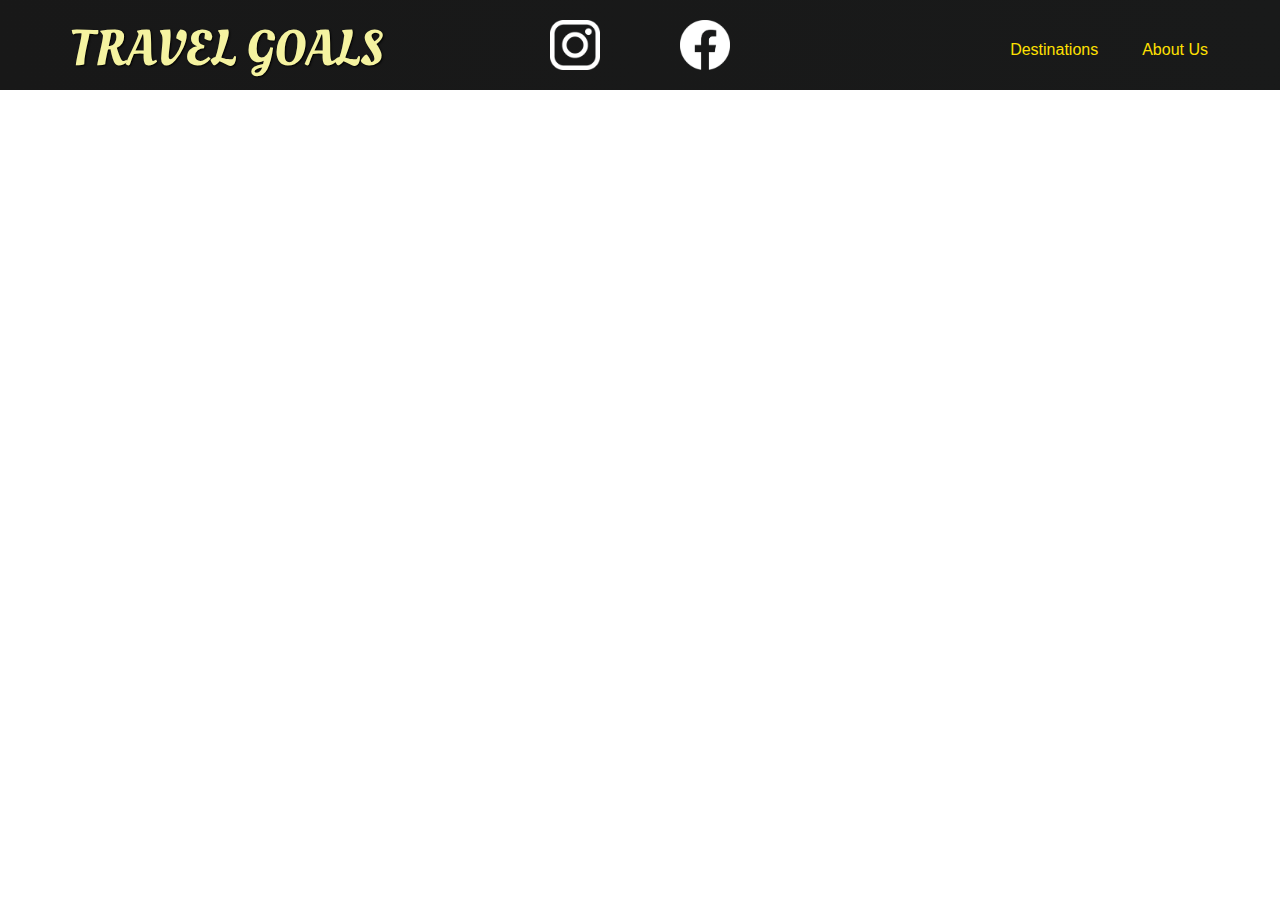
==== places.html @ a5f69e7c "Add new places page and a specific css file" ====
<!DOCTYPE html>
<html lang="en">
  <head>
    <meta charset="UTF-8" />
    <meta name="viewport" content="width=device-width, initial-scale=1.0" />
    <title>Travel Goals</title>
    <link rel="preconnect" href="https://fonts.googleapis.com" />
    <link rel="preconnect" href="https://fonts.gstatic.com" crossorigin />
    <link
      href="https://fonts.googleapis.com/css2?family=Oleo+Script:wght@400;700&family=Oswald:wght@200..700&display=swap"
      rel="stylesheet"
    />

    <link rel="stylesheet" href="./shared.css" />
    <link rel="stylesheet" href="./places.css">
  </head>
  <body>
    <header>
      <div id="page-logo">
        <a href="/index.html">Travel Goals</a>
      </div>
      <nav>
        <ul>
          <li><a href="./places.html">Destinations</a></li>
          <li><a href="./about.html">About Us</a></li>
        </ul>
      </nav>
    </header>
    <main></main>
    <footer>
      <ul>
        <li>
          <a href="https://instagram.com"
            ><img src="./images/icons/insta.png" alt="instagram link"
          /></a>
        </li>
        <li>
          <a href="https://facebook.com"
            ><img src="./images/icons/facebook.png" alt="facebook link"
          /></a>
        </li>
      </ul>
    </footer>
  </body>
</html>
---- shared.css ----
body {
  margin: 0;
  font-family: "Quicksand", sans-serif;
  color: rgb(80, 77, 77);
}

ul {
  list-style: none;
  margin: 0;
  padding: 0;
}

header {
  display: flex;
  justify-content: space-between;
  align-items: center;
  padding: 15px 60px;
  position: absolute;
  box-sizing: border-box;
  width: 100%;
  top: 0;
  left: 0;
}

#page-logo a {
  padding: 10px;
  font-family: "Oleo Script", sans-serif;
  color: rgb(245, 243, 160);
  font-size: 50px;
  text-decoration: none;
  text-transform: uppercase;
  text-shadow: 1px 1px 2px rgb(0, 0, 0);
}

header ul {
  display: flex;
}

header li a {
  margin-left: 20px;
  text-decoration: none;
  color: rgb(301, 224, 1);
  padding: 8px 12px;
  border-radius: 4px;
  transition: 0.5s;
}

header li a:hover,
header li a:active {
  background-color:rgb(243, 240, 35);
  color: rgb(82, 80, 80);
}

footer {
  background: linear-gradient(70deg, rgb(24,24,24), rgb(25,26,26));
}

footer ul {
  display: flex;
  align-items: center;
  justify-content: center;
}

footer li {
  width: 50px;
  height: 50px;
  padding: 20px;
  margin: auto 20px;
}

footer img {
  width: 100%;
  height: 100%;
}
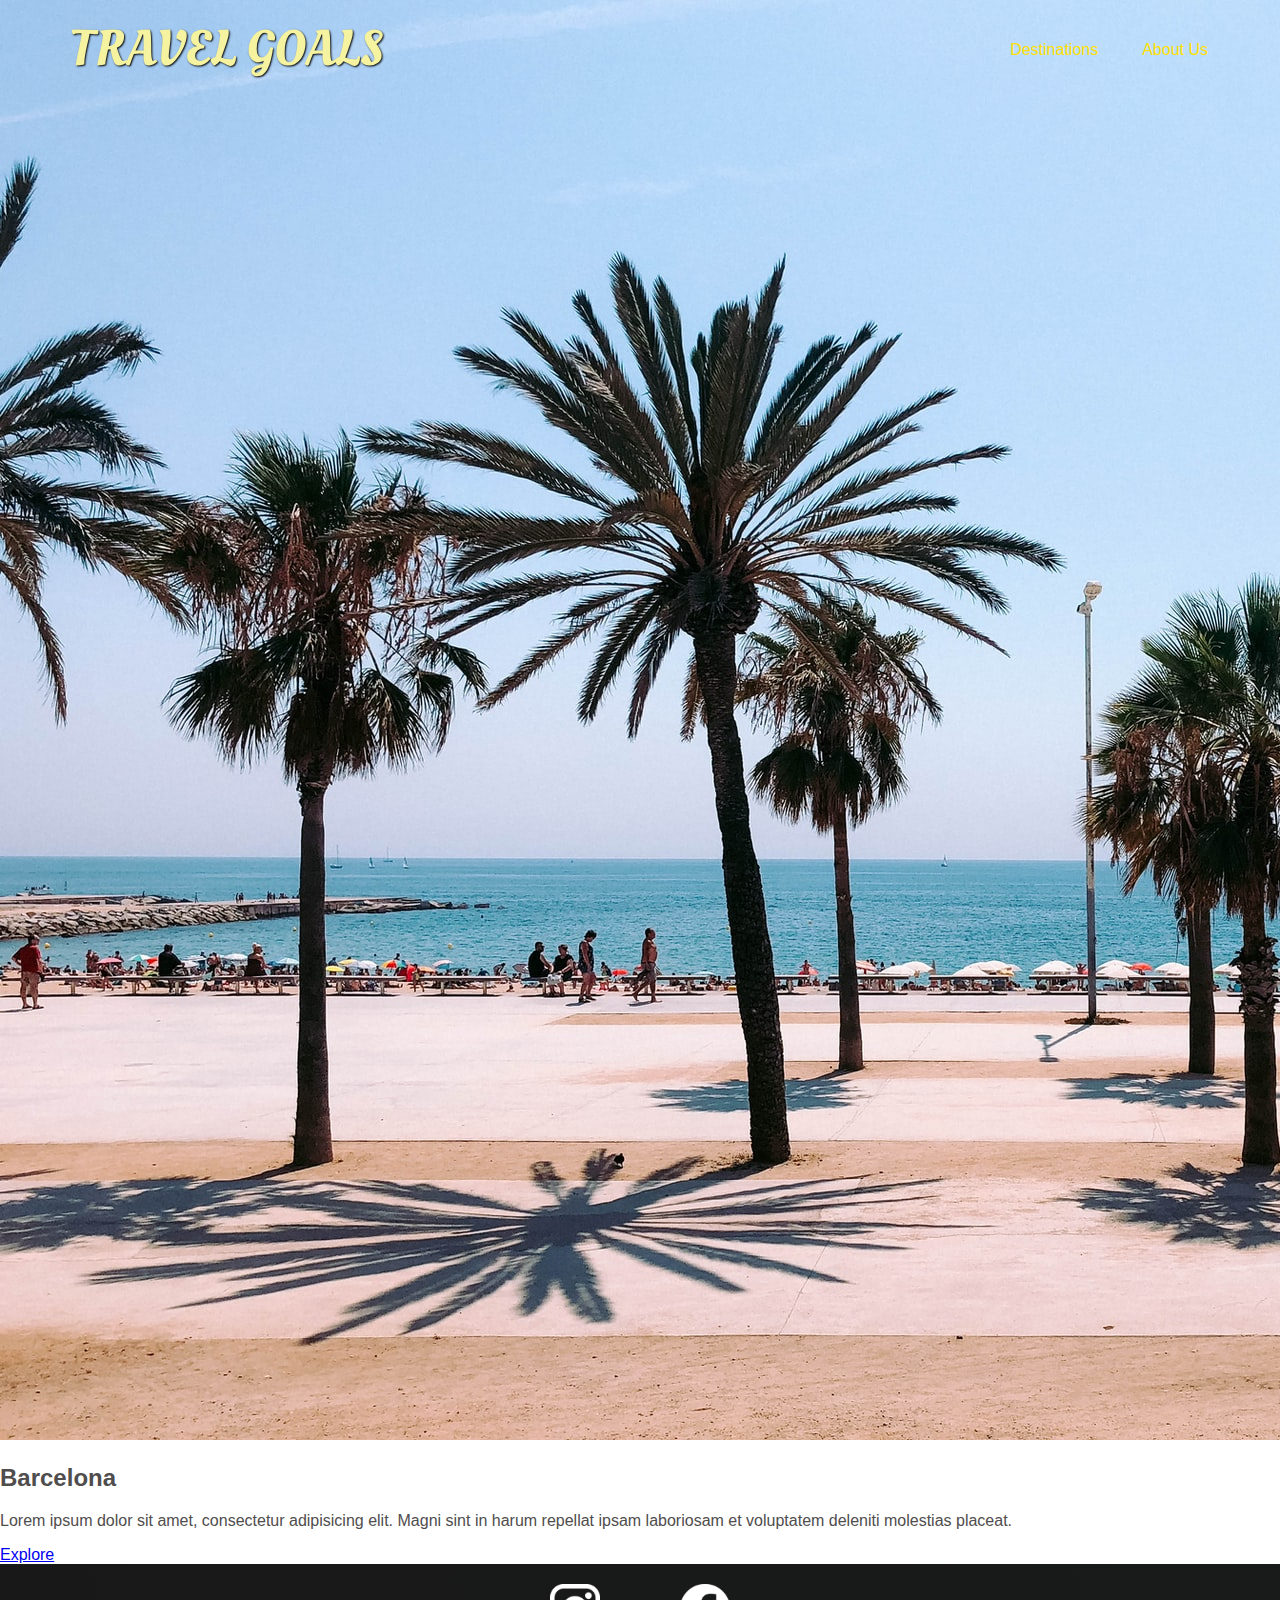
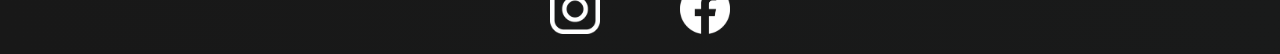
==== commit ae00a166: "Add first place html on places page" ====
--- a/places.html
+++ b/places.html
@@ -26,7 +26,20 @@
         </ul>
       </nav>
     </header>
-    <main></main>
+    <main>
+        <ul>
+            <li>
+                <img src="./images/places/barcelona.jpg" alt="Barcelona City">
+                <div class="item-content">
+                    <h2>Barcelona</h2>
+                    <p>Lorem ipsum dolor sit amet, consectetur adipisicing elit. Magni sint in harum repellat ipsam laboriosam et voluptatem deleniti molestias placeat.</p>
+                </div>
+                <div class="actions">
+                    <a href="https://en.wikipedia.org/wiki/Barcelona">Explore</a>
+                </div>
+            </li>
+        </ul>
+    </main>
     <footer>
       <ul>
         <li>
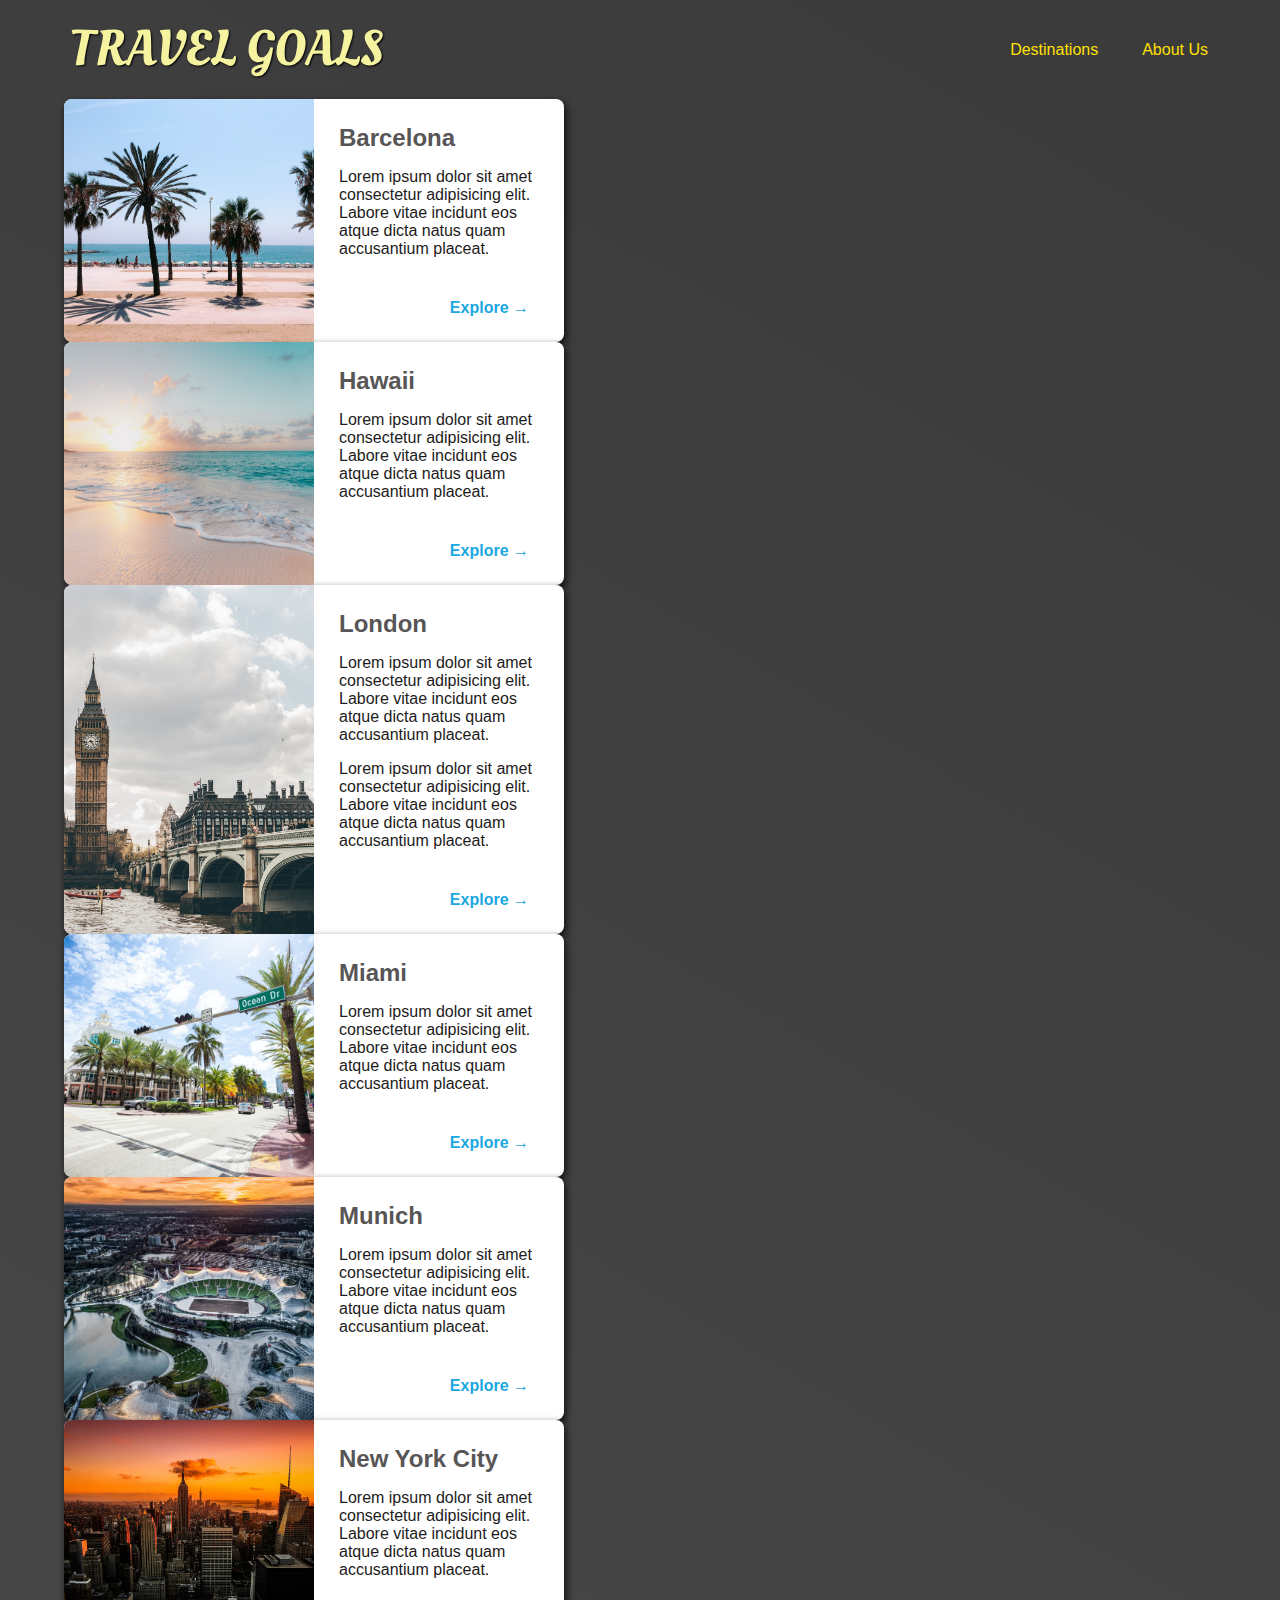
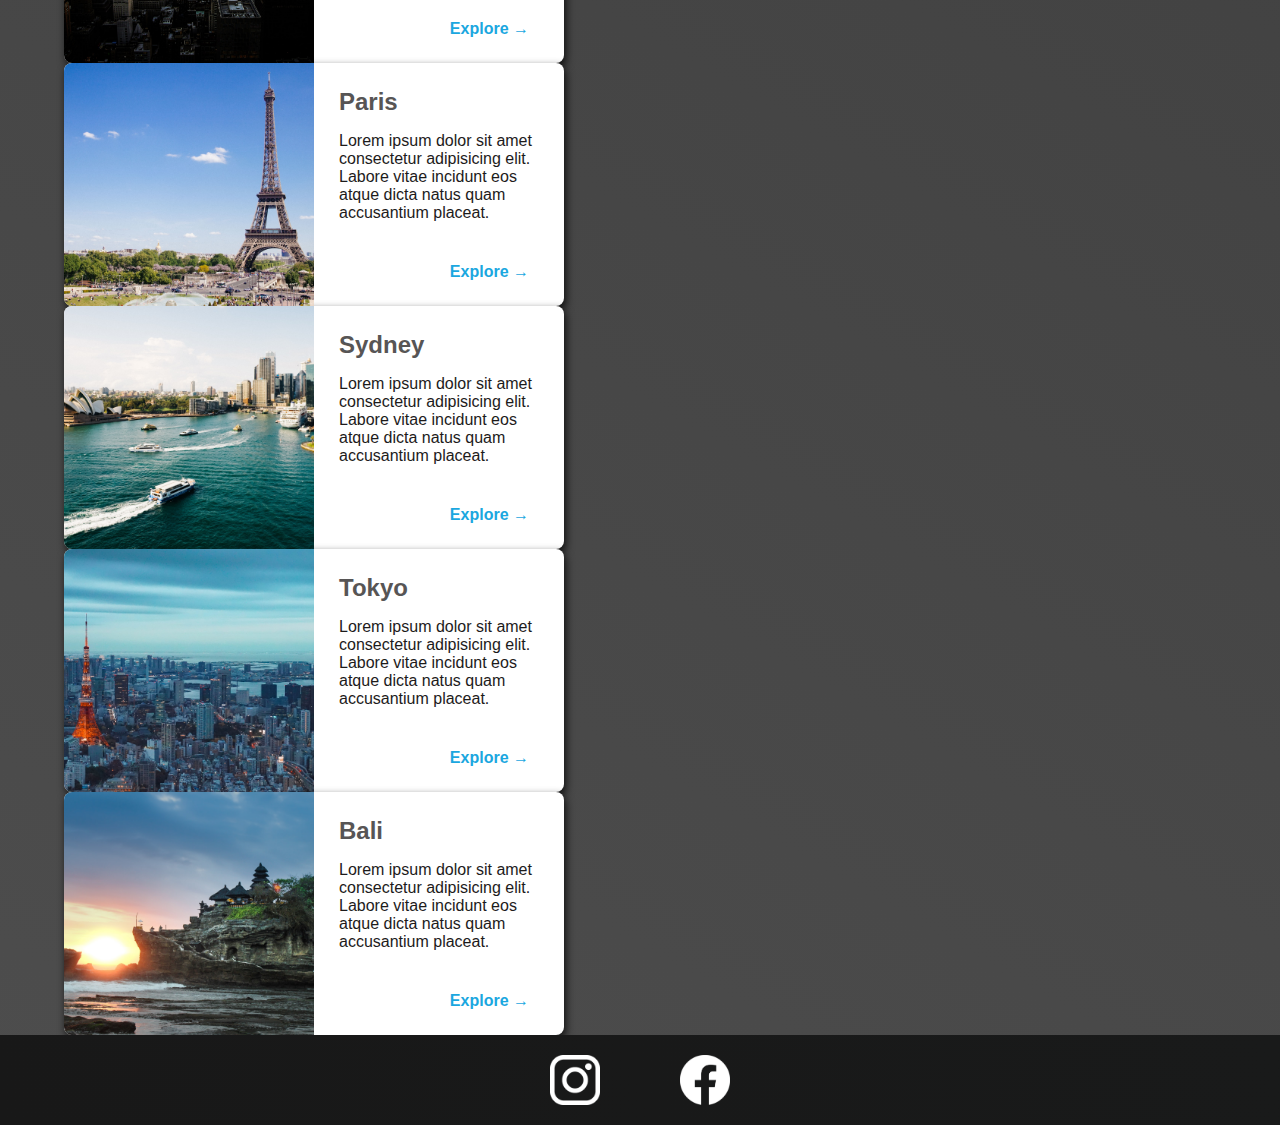
==== commit c77d56d5: "create a demo card for places" ====
--- a/places.html
+++ b/places.html
@@ -12,7 +12,7 @@
     />
 
     <link rel="stylesheet" href="./shared.css" />
-    <link rel="stylesheet" href="./places.css">
+    <link rel="stylesheet" href="./places.css" />
   </head>
   <body>
     <header>
@@ -29,16 +29,162 @@
     <main>
         <ul>
             <li>
-                <img src="./images/places/barcelona.jpg" alt="Barcelona City">
-                <div class="item-content">
-                    <h2>Barcelona</h2>
-                    <p>Lorem ipsum dolor sit amet, consectetur adipisicing elit. Magni sint in harum repellat ipsam laboriosam et voluptatem deleniti molestias placeat.</p>
-                </div>
-                <div class="actions">
-                    <a href="https://en.wikipedia.org/wiki/Barcelona">Explore</a>
-                </div>
-            </li>
-        </ul>
+              <img src="images/places/barcelona.jpg" alt="City of Barcelona" />
+              <div class="item-content">
+                <div>
+                  <h2>Barcelona</h2>
+                  <p>
+                    Lorem ipsum dolor sit amet consectetur adipisicing elit. Labore
+                    vitae incidunt eos atque dicta natus quam accusantium placeat.
+                  </p>
+                </div>
+                <div class="actions">
+                  <a href="https://en.wikipedia.org/wiki/Barcelona">Explore &#x2192</a>
+                </div>
+              </div>
+            </li>
+            <li>
+              <img src="images/places/hawaii.jpg" alt="Hawaii beach" />
+              <div class="item-content">
+                <div>
+                  <h2>Hawaii</h2>
+                  <p>
+                    Lorem ipsum dolor sit amet consectetur adipisicing elit. Labore
+                    vitae incidunt eos atque dicta natus quam accusantium placeat.
+                  </p>
+                </div>
+                <div class="actions">
+                  <a href="hhttps://en.wikipedia.org/wiki/Hawaii">Explore &#x2192</a>
+                </div>
+              </div>
+            </li>
+            <li>
+              <img src="images/places/london.jpg" alt="London city" />
+              <div class="item-content">
+                <div>
+                  <h2>London</h2>
+                  <p>
+                    Lorem ipsum dolor sit amet consectetur adipisicing elit. Labore
+                    vitae incidunt eos atque dicta natus quam accusantium placeat.
+                  </p>
+                  <p>
+                    Lorem ipsum dolor sit amet consectetur adipisicing elit. Labore
+                    vitae incidunt eos atque dicta natus quam accusantium placeat.
+                  </p>
+                </div>
+                <div class="actions">
+                  <a href="https://en.wikipedia.org/wiki/London">Explore &#x2192</a>
+                </div>
+              </div>
+            </li>
+            <li>
+              <img src="images/places/miami.jpg" alt="Miami streets" />
+              <div class="item-content">
+                <div>
+                  <h2>Miami</h2>
+                  <p>
+                    Lorem ipsum dolor sit amet consectetur adipisicing elit. Labore
+                    vitae incidunt eos atque dicta natus quam accusantium placeat.
+                  </p>
+                </div>
+                <div class="actions">
+                  <a href="https://en.wikipedia.org/wiki/Miami">Explore &#x2192</a>
+                </div>
+              </div>
+            </li>
+            <li>
+              <img src="images/places/munich.jpg" alt="Munich football stadium" />
+              <div class="item-content">
+                <div>
+                  <h2>Munich</h2>
+                  <p>
+                    Lorem ipsum dolor sit amet consectetur adipisicing elit. Labore
+                    vitae incidunt eos atque dicta natus quam accusantium placeat.
+                  </p>
+                </div>
+                <div class="actions">
+                  <a href="https://en.wikipedia.org/wiki/Munich">Explore &#x2192</a>
+                </div>
+              </div>
+            </li>
+            <li>
+              <img src="images/places/new-york-city.jpg" alt="New York City skyline" />
+              <div class="item-content">
+                <div>
+                  <h2>New York City</h2>
+                  <p>
+                    Lorem ipsum dolor sit amet consectetur adipisicing elit. Labore
+                    vitae incidunt eos atque dicta natus quam accusantium placeat.
+                  </p>
+                </div>
+                <div class="actions">
+                  <a href="https://en.wikipedia.org/wiki/New_York_City"
+                    >Explore &#x2192</a
+                  >
+                </div>
+              </div>
+            </li>
+            <li>
+              <img src="images/places/paris.jpg" alt="Paris city" />
+              <div class="item-content">
+                <div>
+                  <h2>Paris</h2>
+                  <p>
+                    Lorem ipsum dolor sit amet consectetur adipisicing elit. Labore
+                    vitae incidunt eos atque dicta natus quam accusantium placeat.
+                  </p>
+                </div>
+                <div class="actions">
+                  <a href="https://en.wikipedia.org/wiki/Paris">Explore &#x2192</a>
+                </div>
+              </div>
+            </li>
+            <li>
+              <img src="images/places/sydney.jpg" alt="Sydney beach" />
+              <div class="item-content">
+                <div>
+                  <h2>Sydney</h2>
+                  <p>
+                    Lorem ipsum dolor sit amet consectetur adipisicing elit. Labore
+                    vitae incidunt eos atque dicta natus quam accusantium placeat.
+                  </p>
+                </div>
+                <div class="actions">
+                  <a href="https://en.wikipedia.org/wiki/Sydney">Explore &#x2192</a>
+                </div>
+              </div>
+            </li>
+            <li>
+              <img src="images/places/tokyo.jpg" alt="Tokyo skyline" />
+              <div class="item-content">
+                <div>
+                  <h2>Tokyo</h2>
+                  <p>
+                    Lorem ipsum dolor sit amet consectetur adipisicing elit. Labore
+                    vitae incidunt eos atque dicta natus quam accusantium placeat.
+                  </p>
+                </div>
+                <div class="actions">
+                  <a href="https://en.wikipedia.org/wiki/Tokyo">Explore &#x2192</a>
+                </div>
+              </div>
+            </li>
+            <li>
+              <img src="images/places/bali.jpg" alt="Bali beach" />
+              <div class="item-content">
+                <div>
+                  <h2>Bali</h2>
+                  <p>
+                    Lorem ipsum dolor sit amet consectetur adipisicing elit. Labore
+                    vitae incidunt eos atque dicta natus quam accusantium placeat.
+                  </p>
+                </div>
+                <div class="actions">
+                  <a href="https://en.wikipedia.org/wiki/Bali">Explore &#x2192</a>
+                </div>
+              </div>
+            </li>
+          </ul>
     </main>
     <footer>
       <ul>
--- a/places.css
+++ b/places.css
@@ -0,0 +1,56 @@
+body {
+    background: linear-gradient(30deg, rgb(77, 77, 77), rgb(58, 58, 58 ));
+    color: rgb(29, 27, 27);
+}
+
+header {
+    position: static;
+}
+
+main ul {
+    width: 90%;
+    margin: 0 auto;
+}
+
+main li {
+    display: flex;
+    background-color: white;
+    box-shadow: 2px 4px 8px rgba(0, 0, 0, 0.8);
+    border-radius: 8px;
+    overflow: hidden;
+    width: 500px;
+}
+
+main li img {
+    height: 300;
+    width: 250px;
+    object-fit: cover;
+}
+
+.item-content {
+    padding: 25px;
+    display: flex;
+    flex-direction: column;
+}
+
+.item-content h2 {
+    color: rgb(87, 85, 85);
+    margin: 0;
+}
+
+.actions {
+    text-align: right;
+    margin-top: 25px;
+}
+.actions a {
+    text-decoration: none;
+    color: rgb(27, 167, 223);
+    padding: 5px 10px;
+    border-radius: 5px;
+    font-weight: bold;
+    transition: 0.3s;
+}
+
+.actions a:hover {
+    background-color: rgb(215, 239, 248);
+}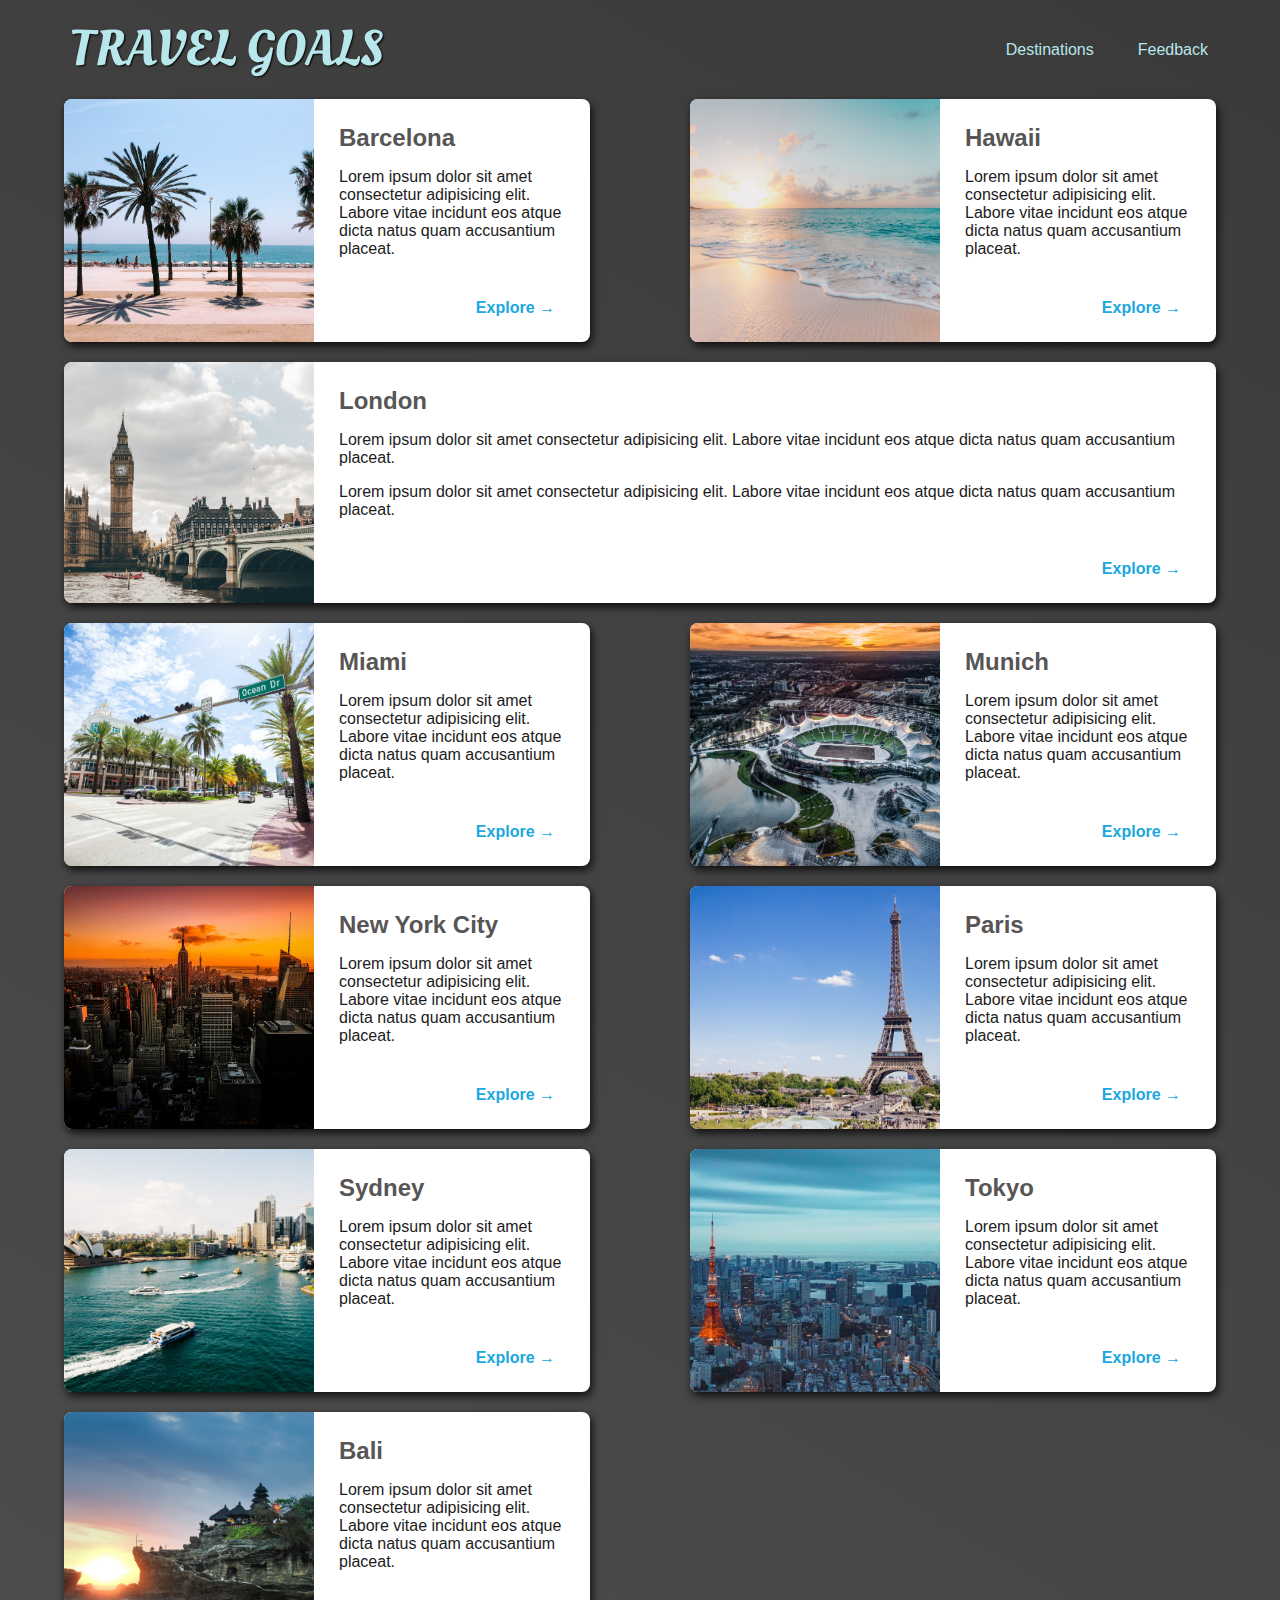
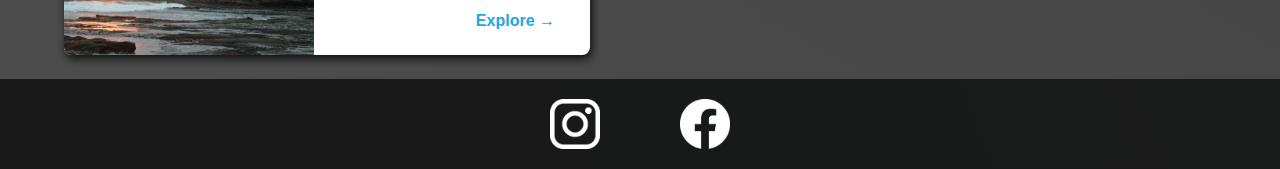
==== commit e917cdfc: "Complete places page and add a feedback page and styles" ====
--- a/places.html
+++ b/places.html
@@ -17,12 +17,12 @@
   <body>
     <header>
       <div id="page-logo">
-        <a href="/index.html">Travel Goals</a>
+        <a href="./index.html">Travel Goals</a>
       </div>
       <nav>
         <ul>
           <li><a href="./places.html">Destinations</a></li>
-          <li><a href="./about.html">About Us</a></li>
+          <li><a href="./feedback.html">Feedback</a></li>
         </ul>
       </nav>
     </header>
--- a/shared.css
+++ b/shared.css
@@ -39,7 +39,7 @@
 header li a {
   margin-left: 20px;
   text-decoration: none;
-  color: rgb(301, 224, 1);
+  color: rgb(255, 251, 0);
   padding: 8px 12px;
   border-radius: 4px;
   transition: 0.5s;
@@ -47,7 +47,7 @@
 
 header li a:hover,
 header li a:active {
-  background-color:rgb(243, 240, 35);
+  background-color:rgb(255, 251, 0);
   color: rgb(82, 80, 80);
 }
 
--- a/places.css
+++ b/places.css
@@ -1,15 +1,36 @@
 body {
     background: linear-gradient(30deg, rgb(77, 77, 77), rgb(58, 58, 58 ));
     color: rgb(29, 27, 27);
+}
+
+#page-logo a{
+    color: rgb(183, 230, 235);
 }
 
 header {
     position: static;
 }
 
+header nav a {
+    color: rgb(183, 230, 235);
+}
+
+header nav a:hover {
+    background-color: rgb(183, 230, 235);
+    color: rgb(29, 27, 27);
+}
+
 main ul {
     width: 90%;
-    margin: 0 auto;
+    margin: 0 auto 24px auto;
+    display: grid;
+    grid-template-columns: 1fr 1fr;
+    gap: 20px 100px;
+
+}
+
+li:nth-of-type(3) {
+    grid-column: 1 / span 2;
 }
 
 main li {
@@ -18,12 +39,11 @@
     box-shadow: 2px 4px 8px rgba(0, 0, 0, 0.8);
     border-radius: 8px;
     overflow: hidden;
-    width: 500px;
 }
 
 main li img {
-    height: 300;
-    width: 250px;
+    height: 350;
+    width: 250px;   
     object-fit: cover;
 }
 
